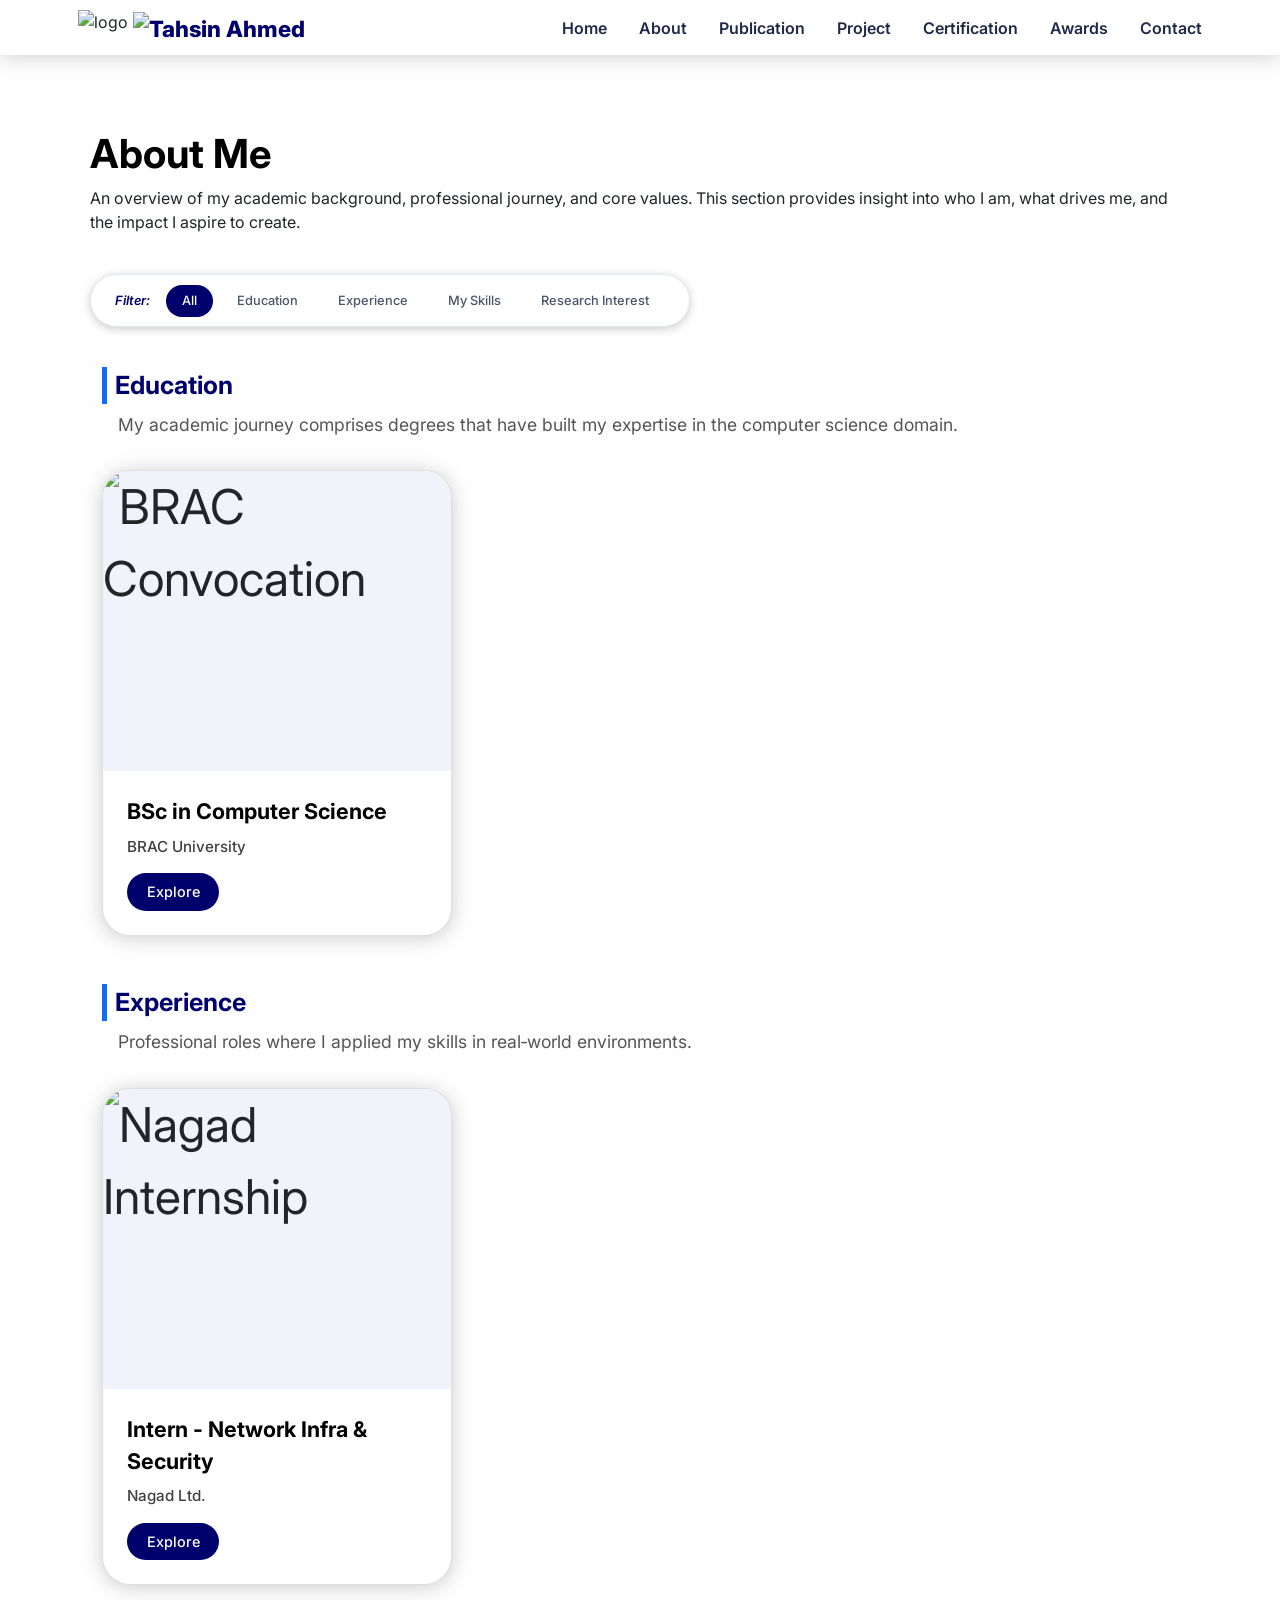
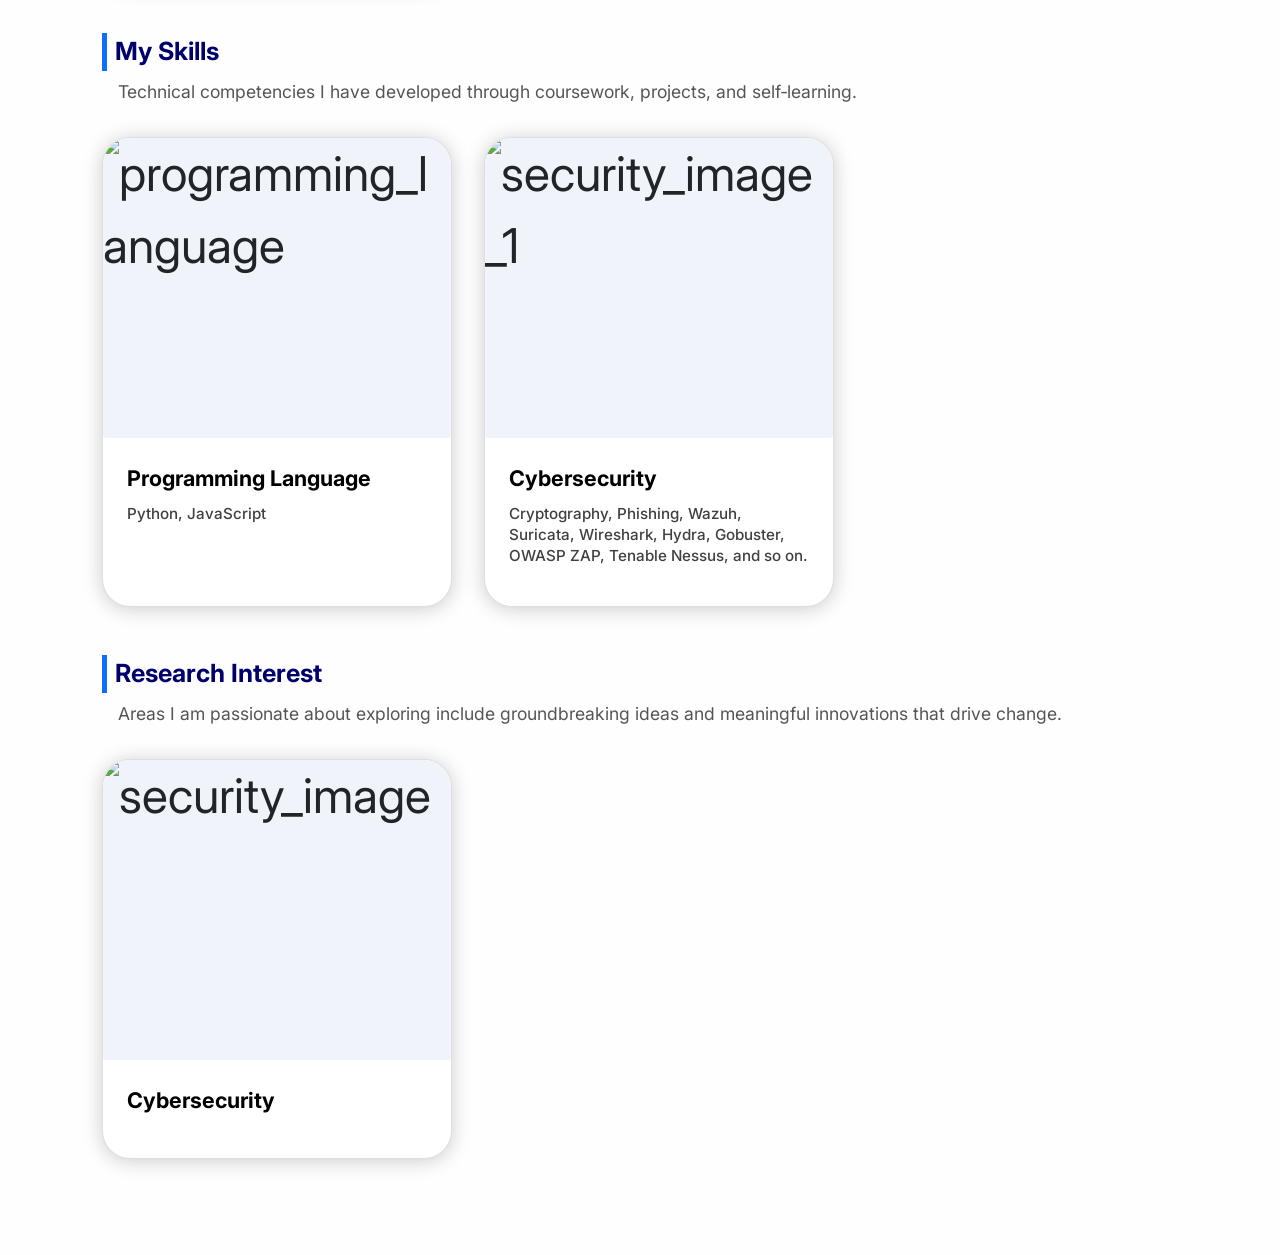
==== components/about.html @ eb2a7521 "Add files via upload" ====
<!DOCTYPE html>
<html lang="en">
<head>
    <meta charset="utf-8">
    <meta name="viewport" content="width=device-width, initial-scale=1.0, shrink-to-fit=yes">
    <title>About | Tahsin Ahmed</title>
    <link rel="stylesheet" href="https://cdnjs.cloudflare.com/ajax/libs/animate.css/3.7.2/animate.min.css">
    <link rel="stylesheet" href="https://cdnjs.cloudflare.com/ajax/libs/font-awesome/6.5.2/css/all.min.css">
    <link rel="stylesheet" href="https://stackpath.bootstrapcdn.com/bootstrap/4.4.1/css/bootstrap.min.css">
    <link href="https://fonts.googleapis.com/css2?family=Inter:wght@400;500;600;700;800&display=swap" rel="stylesheet">
    <link rel="icon" type="image/png" href="../assets/img/favicon_v1.png">
    <meta name="theme-color" content="rgb(0, 0, 109)">
    <link rel="stylesheet" href="../css/header.css">
    <link rel="stylesheet" href="../css/about.css">
</head>
<body>
    <header class="site-header">
        <div class="header-container">
            <div class="logo-link">
                <img src="../assets/img/favicon_v1.png" class="logo-img" alt="logo">
                <span class="logo-text"><img src="../assets/img/signature_of_tahsin.png" class="sign" alt="Tahsin Ahmed"/></span>
            </div>
            <nav class="desktop-nav">
                <ul>
                    <li><a href="../index.html">Home</a></li>
                    <li><a href="./about.html">About</a></li>
                    <li><a href="./publications.html">Publication</a></li>
                    <li><a href="./project.html">Project</a></li>
                    <li><a href="./certification.html">Certification</a></li>
                    <li><a href="./awards.html">Awards</a></li>
                    <li><a href="./contact.html">Contact</a></li>
                </ul>
            </nav>
            <button class="mobile-menu-btn" id="mobileToggleBtn" aria-label="Open menu">
                <span class="hamburger-line"></span>
                <span class="hamburger-line"></span>
                <span class="hamburger-line"></span>
            </button>
        </div>
    </header>

    <div class="mobile-drawer" id="mobileDrawer">
        <div class="drawer-header"><button class="close-drawer" id="closeDrawerBtn" aria-label="Close menu">&times;</button></div>
        <ul class="drawer-nav">
            <li><a href="../index.html">Home</a></li>
            <li><a href="./about.html">About</a></li>
            <li><a href="./publications.html">Publication</a></li>
            <li><a href="./project.html">Project</a></li>
            <li><a href="./certification.html">Certification</a></li>
            <li><a href="./awards.html">Awards</a></li>
            <li><a href="./contact.html">Contact</a></li>
        </ul>
    </div>
    <div class="drawer-overlay" id="drawerOverlay"></div>

    <div class="page-content">
        <div class="fadeIn row" style="width:100%;height:auto;animation-duration: 1.5s; margin-bottom: 1rem;">
            <div class="col-md-12" id="left-hero">
                <h1 class="hero-tag contact-hero fadeInLeft" style="color: black; font-weight: bold; margin: 0;">About Me</h1>
                <p class="hero-des contact-des fadeIn delay-1s" style="margin-top: 0.5rem;">
                    An overview of my academic background, professional journey, and core values. This section provides insight into who I am, what drives me, and the impact I aspire to create.
                </p>
            </div>
        </div>

        <div class="filter-row">
            <div class="filter-bar-horizontal">
                <div class="filter-label-horizontal"><i>Filter:</i></div>
                <div class="desktop-filter-horizontal">
                    <button class="filter-btn-horizontal active" data-filter="all">All</button>
                    <button class="filter-btn-horizontal" data-filter="education">Education</button>
                    <button class="filter-btn-horizontal" data-filter="experience">Experience</button>
                    <button class="filter-btn-horizontal" data-filter="skills">My Skills</button>
                    <button class="filter-btn-horizontal" data-filter="research">Research Interest</button>
                </div>
                <div class="mobile-filter-horizontal">
                    <select id="filterSelect" class="filter-select-horizontal">
                        <option value="all">All</option>
                        <option value="education">Education</option>
                        <option value="experience">Experience</option>
                        <option value="skills">My Skills</option>
                        <option value="research">Research Interest</option>
                    </select>
                </div>
            </div>
        </div>

        <div class="section" data-section="education">
            <div class="section-title">Education</div>
            <div class="section-description">My academic journey comprises degrees that have built my expertise in the computer science domain.</div>
            <div class="cards-grid">
                <div class="card" data-category="education">
                    <div class="card-img"><img src="../assets/img/about/Convocation of BRAC.jpg" alt="BRAC Convocation"></div>
                    <div class="card-content">
                        <div class="card-title">BSc in Computer Science</div>
                        <div class="card-short-desc">BRAC University</div>
                        <button class="view-btn" data-modal="modal-bsc">Explore</button>
                    </div>
                </div>
            </div>
        </div>

        <div class="section" data-section="experience">
            <div class="section-title">Experience</div>
            <div class="section-description">Professional roles where I applied my skills in real‑world environments.</div>
            <div class="cards-grid">
                <div class="card" data-category="experience">
                    <div class="card-img"><img src="../assets/img/about/Internship_Nagad_Tahsin Ahmed.jpg" alt="Nagad Internship"></div>
                    <div class="card-content">
                        <div class="card-title">Intern - Network Infra &amp; Security</div>
                        <div class="card-short-desc">Nagad Ltd.</div>
                        <button class="view-btn" data-modal="modal-nagad">Explore</button>
                    </div>
                </div>
            </div>
        </div>

        <div class="section" data-section="skills">
            <div class="section-title">My Skills</div>
            <div class="section-description">Technical competencies I have developed through coursework, projects, and self‑learning.</div>
            <div class="cards-grid">
                <div class="card" data-category="skills">
                    <div class="card-img"><img src="../assets/img/about/coding.jpg" alt="programming_language"></div>
                    <div class="card-content">
                        <div class="card-title">Programming Language</div>
                        <div class="card-short-desc">Python, JavaScript</div>
                    </div>
                </div>
                <div class="card" data-category="skills">
                    <div class="card-img"><img src="../assets/img/about/360_F_826091667_3JZxVTR4adskWayJ3klrlxrzqfMwt8Va.jpg" alt="security_image_1"></div>
                    <div class="card-content">
                        <div class="card-title">Cybersecurity</div>
                        <div class="card-short-desc">Cryptography, Phishing, Wazuh, Suricata, Wireshark, Hydra, Gobuster, OWASP ZAP, Tenable Nessus, and so on.</div>
                    </div>
                </div>
            </div>
        </div>

        <div class="section" data-section="research">
            <div class="section-title">Research Interest</div>
            <div class="section-description">Areas I am passionate about exploring include groundbreaking ideas and meaningful innovations that drive change.</div>
            <div class="cards-grid">
                <div class="card" data-category="research">
                    <div class="card-img"><img src="../assets/img/about/security_image.jpg" alt="security_image"></div>
                    <div class="card-content"><div class="card-title">Cybersecurity</div></div>
                </div>
            </div>
        </div>

        <div id="emptyStateMessage" style="display: none;">
            <div class="empty-message"><i class="fas fa-folder-open"></i>No content found in this category.</div>
        </div>
    </div>

    <div id="modal-bsc" class="modal">
        <div class="modal-content">
            <div class="modal-header"><h2>BSc in Computer Science</h2><button class="close-modal">&times;</button></div>
            <div class="modal-body">
                <div class="modal-detail-row">
                    <div style="flex:1; text-align: center;">
                        <img class="work-hero-img" src="../assets/img/about/Convocation of BRAC.jpg" alt="BRAC">
                    </div>
                    <div style="flex:2">
                        <div class="technologies">
                            <div class="info-item"><h2>University</h2><span class="tech-stack"><a href="https://www.bracu.ac.bd/" target="_blank" rel="noopener">BRAC University</a></span></div>
                            <div class="info-row">
                                <div class="info-item"><h2>Degree</h2><span class="tech-stack">Computer Science</span></div>
                                <div class="info-item"><h2>Department</h2><span class="tech-stack"><a href="https://cse.sds.bracu.ac.bd/" target="_blank" rel="noopener">Computer Science &amp; Engineering</a></span></div>
                            </div>
                            <div class="info-item"><h2>Graduation</h2><span class="tech-stack">February 2025</span></div>
                            <div class="info-row">
                                <div class="info-item"><h2>CGPA</h2><span class="tech-stack">3.49/4</span></div>
                                <div class="info-item"><h2>Percentage</h2><span class="tech-stack">87.25%</span></div>
                            </div>
                            <div class="info-item"><h2>Recognition</h2><span class="tech-stack">Appeared twice on the Dean's List (Summer 2020 &amp; Spring 2021).</span></div>
                        </div>
                    </div>
                </div>
            </div>
        </div>
    </div>

    <div id="modal-nagad" class="modal">
        <div class="modal-content">
            <div class="modal-header"><h2>Intern - Network Infra &amp; Security</h2><button class="close-modal">&times;</button></div>
            <div class="modal-body">
                <div class="modal-detail-row">
                    <div style="flex:1; text-align: center;">
                        <img class="work-hero-img" src="../assets/img/about/Internship_Nagad_Tahsin Ahmed.jpg" alt="Nagad">
                    </div>
                    <div style="flex:2">
                        <div class="technologies">
                            <div class="info-row">
                                <div class="info-item"><h2>Organization</h2><span class="tech-stack"><a href="https://nagad.com.bd/" target="_blank" rel="noopener">Nagad Ltd.</a></span></div>
                                <div class="info-item"><h2>Designation</h2><span class="tech-stack">Intern</span></div>
                            </div>
                            <div class="info-row">
                                <div class="info-item"><h2>Unit</h2><span class="tech-stack">Network Infra &amp; Security</span></div>
                                <div class="info-item"><h2>Department</h2><span class="tech-stack">IT Infrastructure</span></div>
                                <div class="info-item"><h2>Division</h2><span class="tech-stack">Technology &amp; Business Assurance</span></div>
                            </div>
                            <div class="info-item"><h2>Time Period</h2><span class="tech-stack">November 2025 – March 2026</span></div>
                            <div class="info-item">
                                <h2>Responsibilities</h2>
                                <div class="responsibilities-container">
                                    <div class="column">
                                        <div class="tech-stack">1. Vulnerability assessment using Tenable Nessus.</div>
                                        <div class="tech-stack">2. Managed RAVPN access via Windows AD &amp; portal.</div>
                                        <div class="tech-stack">3. Automated firewall policy validation using Python.</div>
                                    </div>
                                    <div class="column">
                                        <div class="tech-stack">4. Monitored network health using Zabbix.</div>
                                        <div class="tech-stack">5. Documented 800+ management records for audit.</div>
                                        <div class="tech-stack">6. Collaborated with Bangladesh Bank for budget approval.</div>
                                    </div>
                                </div>
                            </div>
                        </div>
                    </div>
                </div>
            </div>
        </div>
    </div>

    <script src="../js/main.js"></script>
    <script src="../js/about.js"></script>
</body>
</html>
---- css/header.css ----
/* ========== RESET & BASE ========== */
* {
    margin: 0;
    padding: 0;
    box-sizing: border-box;
}
body {
    font-family: 'Inter', sans-serif;
    background: #fefefe;
    display: flex;
    flex-direction: column;
    min-height: 100vh;
}
.page-content { flex: 1 0 auto; }

/* ========== FIXED HEADER ========== */
.site-header {
    position: fixed;
    top: 0;
    left: 0;
    width: 100%;
    background: rgba(255, 255, 255, 0.96);
    backdrop-filter: blur(8px);
    box-shadow: 0 2px 20px rgba(0, 0, 0, 0.18);
    z-index: 1000;
    padding: 0.6rem 1rem;
}
.header-container {
    max-width: 1500px;
    margin: 0 auto;
    display: flex;
    justify-content: space-between;
    align-items: center;
}
.header-container a { text-decoration: none; }
.logo-link {
    display: flex;
    align-items: center;
    gap: 5px;
    text-decoration: none;
    margin-left: 0;
}
.logo-img { height: 35px; }
.logo-text {
    font-weight: 800;
    font-size: 1.4rem;
    background: rgb(0, 0, 109);
    -webkit-background-clip: text;
    background-clip: text;
    color: transparent;
}
.sign { height: 40px; width: 100px; vertical-align: middle; }

.desktop-nav ul {
    display: flex;
    list-style: none;
    gap: 2rem;
    margin: 0;
}
.desktop-nav a {
    text-decoration: none;
    font-weight: 600;
    color: #1e2a47;
    padding-bottom: 4px;
    position: relative;
    transition: color 0.3s ease;
}
.desktop-nav a::after {
    content: '';
    position: absolute;
    bottom: 0;
    left: 0;
    width: 0;
    height: 2px;
    background: #1e38a8;
    transition: width 0.3s ease-in-out;
}
.desktop-nav a:hover::after { width: 100%; }
.desktop-nav a:hover { color: #1e38a8; }

.mobile-menu-btn {
    display: none;
    background: transparent;
    border: none;
    cursor: pointer;
    width: 30px;
    height: 24px;
    flex-direction: column;
    justify-content: space-between;
}
.hamburger-line {
    height: 3px;
    width: 100%;
    background: rgb(0, 0, 109);
    border-radius: 3px;
}

/* ========== MOBILE DRAWER ========== */
.mobile-drawer {
    position: fixed;
    top: 0;
    right: -100%;
    width: 280px;
    max-width: 80%;
    height: 100%;
    background: white;
    box-shadow: -5px 0 25px rgba(0, 0, 0, 0.2);
    z-index: 2000;
    transition: right 0.3s ease;
    padding: 1.5rem;
    overflow-y: auto;
}
.mobile-drawer.open { right: 0; }
.drawer-header { text-align: right; }
.close-drawer {
    font-size: 2.2rem;
    background: none;
    border: none;
    cursor: pointer;
    color: #0066cc;
}
.drawer-nav { list-style: none; margin-top: 2rem; }
.drawer-nav li { margin-bottom: 1.5rem; }
.drawer-nav a {
    text-decoration: none;
    font-size: 1.2rem;
    font-weight: 600;
    color: rgb(0, 0, 109);
    display: block;
    padding: 0.5rem 0;
}
.drawer-nav a:hover { color: #0066cc; }
.drawer-overlay {
    position: fixed;
    top: 0;
    left: 0;
    width: 100%;
    height: 100%;
    background: rgba(0, 0, 0, 0.4);
    opacity: 0;
    visibility: hidden;
    transition: 0.3s;
    z-index: 1500;
}
.drawer-overlay.active { opacity: 1; visibility: visible; }

/* ========== PAGE CONTENT SPACING ========== */
.page-content {
    margin-top: 90px;
    padding: 2rem 5%;
}

/* ========== RESPONSIVE ========== */
@media (max-width: 991px) {
    .desktop-nav { display: none; }
    .mobile-menu-btn { display: flex; }
    .page-content { margin-top: 75px; }
    .site-header { padding: 0.4rem 2rem; box-shadow: 0 2px 20px rgba(0, 0, 0, 0.18); }
    .logo-link { margin-left: 0; }
    .logo-img { height: 35px; }
    .logo-text { font-size: 1.4rem; }
}
@media (min-width: 1025px) and (max-width: 1440px) {
    .header-container { padding: 0 5%; }
}
---- css/about.css ----
/* ========== ABOUT PAGE ========== */
#left-hero img { height: 85px; width: 85px; }
.technologies { font-size: 20px; }
.technologies h2 { margin-top: 2%; }
.work-hero-img { height: 70%; width: 65%; object-fit: cover; }
#my_skills { margin-top: -5%; }
.info-row {
    display: flex;
    gap: 10px;
    flex-wrap: wrap;
    align-items: flex-start;
    margin-top: 20px;
}
.responsibilities-container { display: flex; border-radius: 20px; background: #f5f5f5; }
.responsibilities-container .column { flex: 1; }
.responsibilities-container .item { margin-bottom: 5px; line-height: 1.6; font-size: 16px; }

/* ========== SECTIONS ========== */
.section {
    margin: 3rem auto;
    margin-left: -1%;
    margin-top: 3.5%;
    padding: 0 1.5rem;
    max-width: 1400px;
}
.section-title {
    font-size: 25px;
    font-weight: 700;
    margin-bottom: 0.5rem;
    color: rgb(0, 0, 109);
    border-left: 5px solid #0d6efd;
    padding-left: 0.5rem;
}
.section-description {
    font-size: 1.1rem;
    color: #555;
    margin-bottom: 2rem;
    padding-left: 1rem;
}

/* ========== CARDS GRID ========== */
.cards-grid {
    display: grid;
    grid-template-columns: repeat(4, 1fr);
    gap: 2rem;
    margin-top: 1rem;
}
.card {
    background: #ffffff;
    border-radius: 28px;
    box-shadow: 0 2px 20px rgba(0, 0, 0, 0.200);
    width: 350px;
    max-width: 350px;
    min-width: 350px;
    transition: transform 0.2s, box-shadow 0.2s, visibility 0s, opacity 0.2s;
    overflow: hidden;
    display: flex;
    flex-direction: column;
    height: 100%;
    min-height: 400px;
}
.card:hover { transform: translateY(-5px); box-shadow: 0 12px 28px rgba(0, 0, 0, 0.12); }
.card-img {
    width: 100%;
    height: 300px;
    object-fit: cover;
    background: #f0f4fa;
    display: flex;
    align-items: center;
    justify-content: center;
    font-size: 3rem;
}
.card-img img {
    width: 100%;
    height: 100%;
    object-fit: cover;
    object-position: 70% 10%;
    transition: transform 0.5s ease;
}
.card:hover .card-img img { transform: scale(1.02); }
.card-content { padding: 1.5rem; }
.card-title {
    font-size: 1.35rem;
    font-weight: 700;
    margin-bottom: 0.5rem;
    color: black;
}
.card-short-desc {
    font-size: 0.95rem;
    color: #404040;
    line-height: 1.4;
    margin-bottom: 1rem;
    font-weight: 500;
}
.view-btn {
    background: rgb(0, 0, 109);
    color: white;
    border: none;
    padding: 0.5rem 1.2rem;
    border-radius: 40px;
    font-size: 0.9rem;
    font-weight: 500;
    cursor: pointer;
    transition: background 0.2s;
}
.view-btn:hover { background: #1e38a8; }

/* Hidden state */
.card.hidden { visibility: hidden; opacity: 0; pointer-events: none; }
.card.hidden .card-img, .card.hidden .card-content { visibility: hidden; }
.section.hidden-section { display: none; }

/* ========== MODAL ========== */
.modal {
    display: none;
    position: fixed;
    z-index: 1000;
    left: 0;
    top: 0;
    width: 100%;
    height: 100%;
    background-color: rgba(0, 0, 0, 0.6);
    backdrop-filter: blur(4px);
    justify-content: center;
    align-items: center;
}
.modal-content {
    background-color: #fefefe;
    border-radius: 32px;
    width: 100%;
    max-width: 60%;
    max-height: 85vh;
    overflow-y: auto;
    position: relative;
    box-shadow: 0 20px 35px rgba(0, 0, 0, 0.2);
    animation: fadeInUp 0.3s ease;
    margin: 0;
}
@keyframes fadeInUp {
    from { opacity: 0; transform: translateY(30px); }
    to { opacity: 1; transform: translateY(0); }
}
.modal-header {
    display: flex;
    justify-content: space-between;
    align-items: center;
    padding: 1.2rem 1.8rem;
    border-bottom: 1px solid #eef2f8;
    background: #fff;
    position: sticky;
    top: 0;
    z-index: 10;
    border-radius: 32px 32px 0 0;
}
.modal-header h2 { margin: 0; font-size: 1.8rem; font-weight: bold; color: black; }
.close-modal {
    font-size: 2rem;
    font-weight: 300;
    cursor: pointer;
    background: none;
    border: none;
    line-height: 1;
    color: #5e7e9e;
    transition: color 0.2s;
}
.close-modal:hover { color: #c00; }
.modal-body { padding: 1.8rem; }
.modal-detail-row { display: flex; flex-wrap: wrap; gap: 3rem; align-items: stretch; }
.modal-detail-row > div:first-child { display: flex; align-items: stretch; }
.modal-detail-row .work-hero-img {
    width: 100% !important;
    height: 100% !important;
    object-fit: cover;
    border-radius: 24px;
}
.tech-stack {
    display: inline-block;
    background: #f0f2f5;
    padding: 0.2rem 0.6rem;
    border-radius: 20px;
    font-size: 0.9rem;
    color: #1e466e;
    margin: 0.2rem 0;
}
.info-item h2 {
    font-size: 1rem;
    margin: 0 0 0.25rem 0;
    color: rgb(0, 0, 109);
    border-left: 5px solid #0d6efd;
    padding-left: 0.5rem;
    font-weight: bold;
}
.info-item a { text-decoration: none; }

/* ========== FILTER BAR ========== */
.filter-row { margin: 1.5rem 0 2rem 0; display: flex; justify-content: flex-start; }
.filter-bar-horizontal {
    background: #ffffff;
    border-radius: 60px;
    padding: 0.6rem 1.5rem;
    box-shadow: 0 2px 8px rgba(0, 0, 0, 0.200);
    border: 1px solid #e2e8f0;
    display: flex;
    align-items: center;
    gap: 1rem;
    flex-wrap: wrap;
    width: auto;
}
.filter-label-horizontal {
    font-size: 0.85rem;
    font-weight: 600;
    color: rgb(0, 0, 109);
    display: flex;
    align-items: center;
    gap: 0.4rem;
    white-space: nowrap;
}
.filter-label-horizontal i { font-size: 0.8rem; }
.desktop-filter-horizontal { display: flex; gap: 0.5rem; flex-wrap: wrap; }
.filter-btn-horizontal {
    background: transparent;
    border: none;
    padding: 0.4rem 1rem;
    border-radius: 40px;
    font-size: 0.8rem;
    font-weight: 500;
    color: #4a5568;
    cursor: pointer;
    transition: all 0.2s ease;
    font-family: inherit;
    white-space: nowrap;
}
.filter-btn-horizontal:hover { background: #eef2ff; color: rgb(0, 0, 109); }
.filter-btn-horizontal.active { background: rgb(0, 0, 109); color: white; }
.mobile-filter-horizontal { display: none; }
.filter-select-horizontal {
    padding: 0.5rem 2rem 0.5rem 1rem;
    border: 1px solid #cbd5e1;
    border-radius: 40px;
    font-size: 0.8rem;
    background: white;
    cursor: pointer;
    font-family: inherit;
    font-weight: 500;
    color: #4a5568;
    appearance: none;
    background-image: url("data:image/svg+xml,%3Csvg xmlns='http://www.w3.org/2000/svg' width='14' height='14' viewBox='0 0 24 24' fill='none' stroke='%234a5568' stroke-width='2' stroke-linecap='round' stroke-linejoin='round'%3E%3Cpolyline points='6 9 12 15 18 9'%3E%3C/polyline%3E%3C/svg%3E");
    background-repeat: no-repeat;
    background-position: right 1rem center;
}
.filter-select-horizontal:focus { outline: none; border-color: rgb(0, 0, 109); }

/* Empty state */
.empty-message { text-align: center; padding: 3rem; color: #6c757d; font-size: 1.1rem; }
.empty-message i { font-size: 3rem; margin-bottom: 1rem; display: block; opacity: 0.5; }

/* ========== PAGE CONTENT ========== */
.page-content {
    margin-top: 130px;
    padding: 0 5% 3rem 5%;
    max-width: 1850px;
    margin-left: 2%;
    margin-right: auto;
}

/* ========== RESPONSIVE ========== */
@media (max-width: 767px) {
    .work-hero-img { width: 90%; height: auto; }
    #left-hero img { height: 70px; width: 70px; display: none; }
    .technologies { font-size: 18px; }
    #details { margin-top: -8%; }
    .technologies h2 { margin-top: 2%; }
    .work-des h1, #left-hero h1 { font-size: 30px; margin-top: 7%; }
    #my_skills { margin-top: -15%; margin-left: 5%; }
    #skills_header { margin-top: 0%; }
    #research_header { margin-top: -15%; }
    .card { max-width: 100%; margin-left: 0; min-height: 380px; width: 100%; min-width: auto; }
    .modal-content { width: 95% !important; max-width: 95% !important; margin: 0; max-height: 90vh; }
    .modal-detail-row { flex-direction: column; }
    .modal-detail-row .work-hero-img { max-width: 80%; margin: 0 auto 1rem auto; display: block; }
    .modal-body { padding: 1.2rem; }
    .modal-header h2 { font-size: 1.2rem; }
    .section { margin-left: -5%; }
    .section-title { font-size: 1.5rem; }
    .cards-grid { grid-template-columns: 1fr; gap: 1.5rem; justify-items: center; }
    .filter-row { width: 100%; }
    .filter-bar-horizontal { display: flex; width: 100%; justify-content: space-between; flex-wrap: nowrap; }
    .desktop-filter-horizontal { display: none; }
    .mobile-filter-horizontal { display: block; width: auto; }
    .filter-select-horizontal { width: auto; min-width: 130px; }
    .page-content { margin-top: 75px; }
}
@media (min-width: 768px) and (max-width: 1024px) {
    .work-hero-img { width: 100%; height: auto; }
    .work-des h1 { font-size: 25px; }
    #left-hero h1 { font-size: 28px; }
    #left-hero img { height: 65px; width: 65px; display: none; }
    .technologies { font-size: 18px; }
    .technologies h2 { margin-top: 3%; }
    #my_skills { margin-top: -10%; }
    .cards-grid { grid-template-columns: repeat(2, 1fr); gap: 1.5rem; }
    .desktop-filter-horizontal { display: none; }
    .mobile-filter-horizontal { display: block; }
    .filter-bar-horizontal { width: 100%; justify-content: space-between; }
    .filter-row { width: 100%; }
}
@media (min-width: 1025px) and (max-width: 1440px) {
    .work-hero-img { width: 80%; height: auto; }
    .work-des h1 { font-size: 28px; }
    #details { margin-top: -2%; }
    #left-hero h1 { font-size: 40px; }
    .technologies { font-size: 19px; }
    .technologies h2 { margin-top: 3%; }
    #my_skills { margin-top: -8%; margin-left: 1.5%; }
    #skills_header { margin-top: -3%; }
    #research_header { margin-top: -8%; }
    .cards-grid { grid-template-columns: repeat(4, 1fr); gap: 2rem; }
}
@media (min-width: 1441px) {
    .work-hero-img { width: 65%; height: 100%; }
    .work-des h1 { font-size: 30px; }
    #left-hero h1 { font-size: 45px; }
    .todo-list { margin-top: -0.5%; font-size: 18px; }
    .order { color: rgb(0, 0, 109); font-weight: bold; }
    .paper { color: black; }
    .paper a { text-decoration: none; }
    #details { margin-top: 0%; }
    .technologies { font-size: 20px; }
    .technologies h2 { margin-top: 3%; }
    #my_skills { margin-top: -5%; margin-left: 1%; }
    #skills_header { margin-top: -3%; }
    #research_header { margin-top: -8%; }
    .cards-grid { grid-template-columns: repeat(4, 1fr); gap: 2rem; }
}
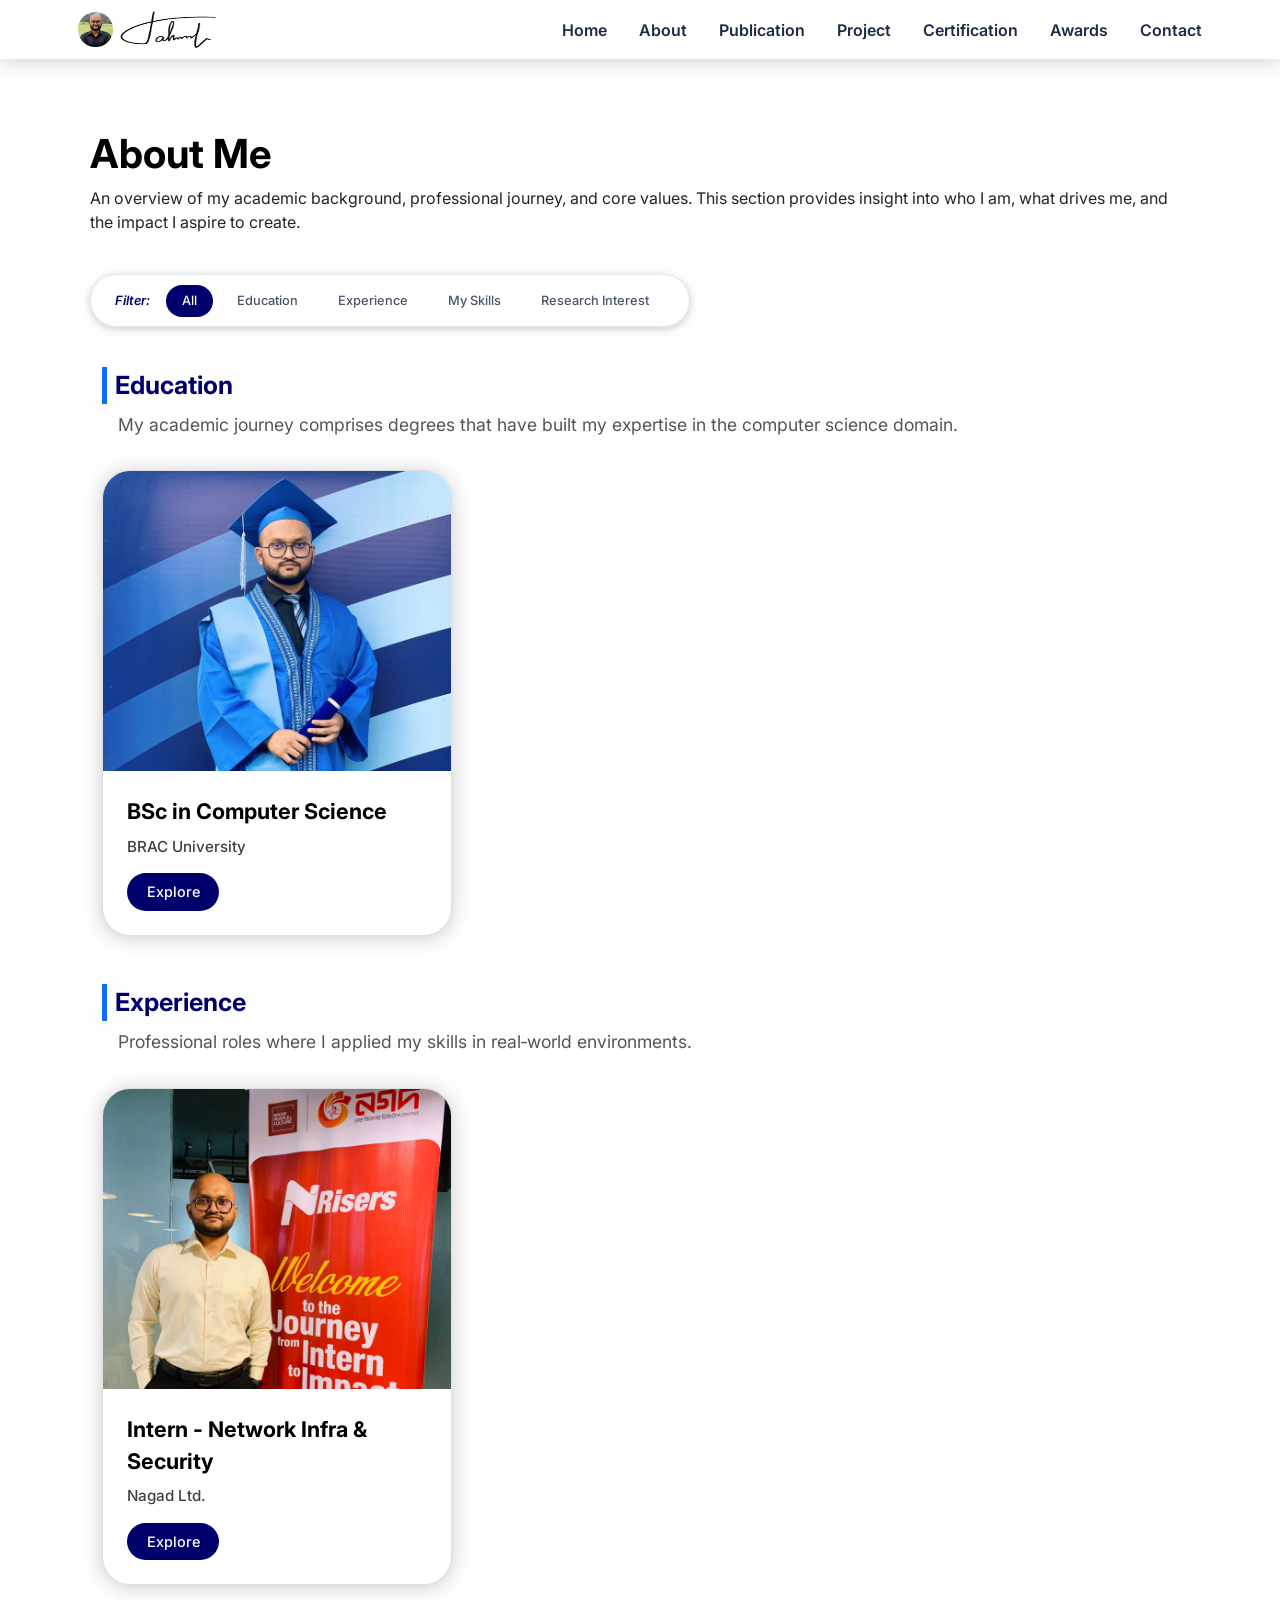
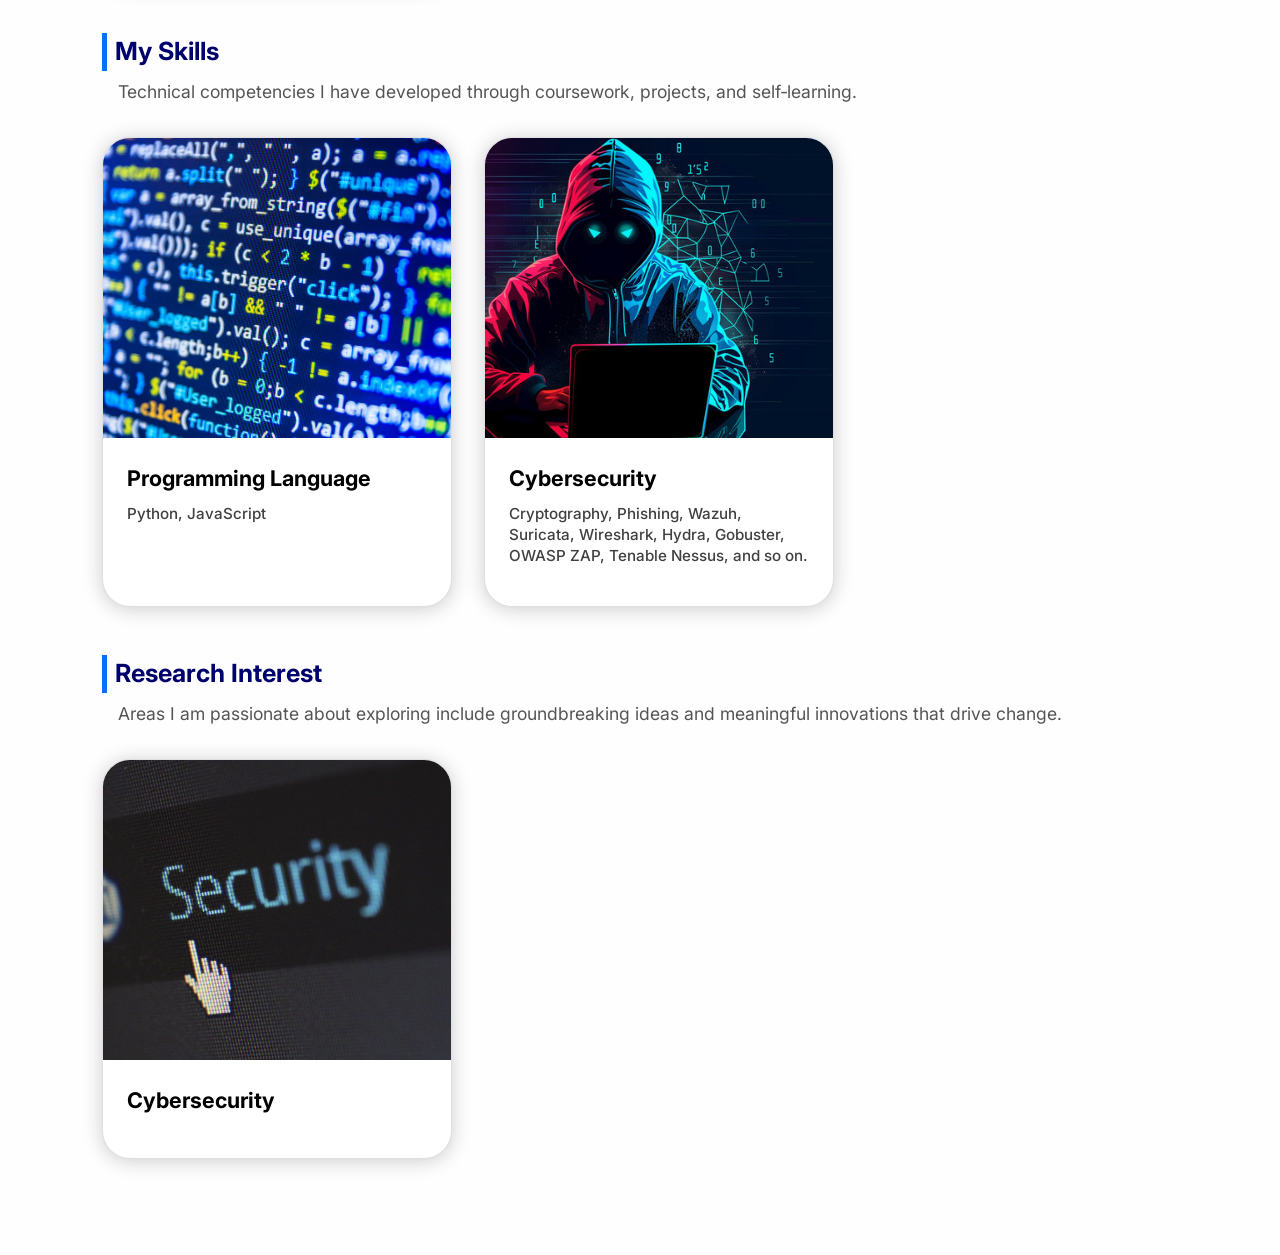
==== commit 7798886c: "Add files via upload" ====
--- a/components/about.html
+++ b/components/about.html
@@ -18,7 +18,7 @@
         <div class="header-container">
             <div class="logo-link">
                 <img src="../assets/img/favicon_v1.png" class="logo-img" alt="logo">
-                <span class="logo-text"><img src="../assets/img/signature_of_tahsin.png" class="sign" alt="Tahsin Ahmed"/></span>
+                <span class="logo-text"><img src="../assets/img/signature_of_tahsin (1).png" class="sign" alt="Tahsin Ahmed"/></span>
             </div>
             <nav class="desktop-nav">
                 <ul>
